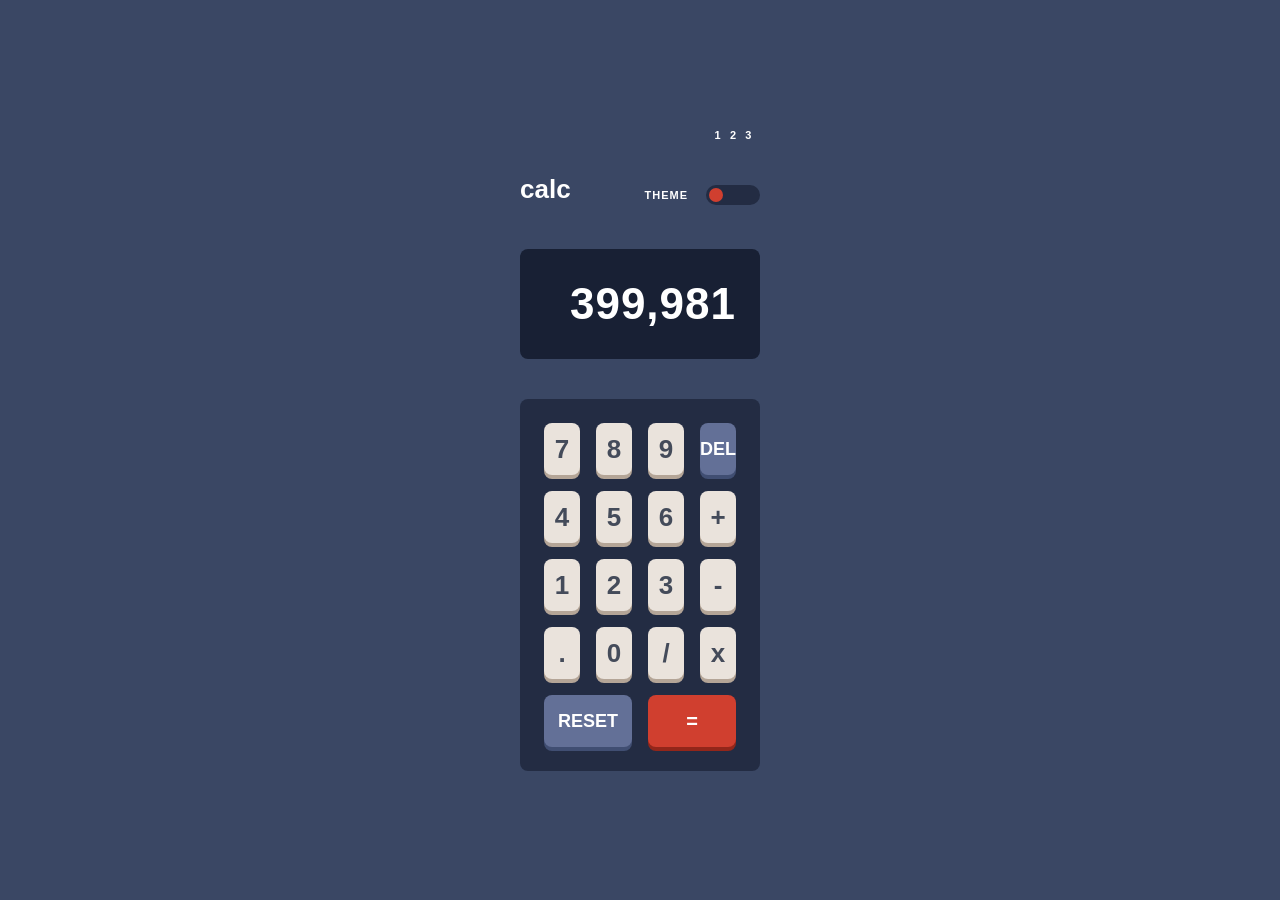
==== task-4-calculator/index.html @ f4e6094b "Replication of the calculator" ====
<!DOCTYPE html>
<html lang="en">
<head>
  <meta charset="UTF-8">
  <title>Calculator App</title>
  <!-- Using flex box -->
  <link href="index.css" rel="stylesheet">
  <!-- Using Grid Css -->
  <link href="index1.css" rel="stylesheet">
</head>
<body>

  <main class="calculator">
    <!-- Top Header -->
    <header class="calc-header">
      <h1 class="logo">calc</h1>
      <div class="theme-switcher">
        <span class="theme-label">THEME</span>
        <div class="toggle-wrapper">
          <div class="theme-numbers">
            <span>1</span>
            <span>2</span>
            <span>3</span>
          </div>
          <div class="toggle-track">
            <div class="toggle-circle"></div>
          </div>
        </div>
      </div>
    </header>

    <!-- Screen Display -->
    <div class="display">
      <span class="display-text" id="display">399,981</span>
    </div>

    <!-- Keypad Grid -->
    <div class="keypad">
      <button class="key" data-value="7">7</button>
      <button class="key" data-value="8">8</button>
      <button class="key" data-value="9">9</button>
      <button class="key key-func" id="btn-del">DEL</button>

      <button class="key" data-value="4">4</button>
      <button class="key" data-value="5">5</button>
      <button class="key" data-value="6">6</button>
      <button class="key" data-value="+">+</button>

      <button class="key" data-value="1">1</button>
      <button class="key" data-value="2">2</button>
      <button class="key" data-value="3">3</button>
      <button class="key" data-value="-">-</button>

      <button class="key" data-value=".">.</button>
      <button class="key" data-value="0">0</button>
      <button class="key" data-value="/">/</button>
      <button class="key" data-value="*">x</button>

      <button class="key key-func span-two" id="btn-reset">RESET</button>
      <button class="key key-equal span-two" id="btn-equal">=</button>
    </div>
  </main>

  <script src="index.js"></script>
</body>
</html>
---- task-4-calculator/index.css ----
/* FLEX BOX */

* {
    box-sizing: border-box;
    margin: 0;
    padding: 0;
    font-family: Arial, Helvetica, sans-serif;
  }
  
  body {
    min-height: 100vh;
    background-color: hsl(222, 26%, 31%);
    display: flex;
    justify-content: center;
    align-items: center;
    padding: 20px;
  }
  
  .calculator {
    width: 100%;
    max-width: 440px;
    display: flex;
    flex-direction: column;
  }
  
  /* 1. Header & Theme Switcher (Flexbox) */
  .calc-header {
    display: flex;
    justify-content: space-between;
    align-items: flex-end;
    margin-bottom: 24px;
  }
  
  .logo {
    font-size: 26px;
    font-weight: 700;
    color: #ffffff;
  }
  
  .theme-switcher {
    display: flex;
    align-items: flex-end;
    gap: 18px;
  }
  
  .theme-label {
    font-size: 11px;
    letter-spacing: 1px;
    font-weight: 700;
    color: #ffffff;
    padding-bottom: 4px;
  }
  
  .toggle-wrapper {
    display: flex;
    flex-direction: column;
    align-items: center;
  }
  
  .theme-numbers {
    display: flex;
    justify-content: space-between;
    width: 100%;
    padding: 0 4px;
    font-size: 11px;
    font-weight: 700;
    color: #ffffff;
    margin-bottom: 4px;
  }
  
  .toggle-track {
    width: 54px;
    height: 20px;
    background-color: hsl(223, 31%, 20%);
    border-radius: 12px;
    padding: 3px;
    display: flex;
    align-items: center;
  }
  
  .toggle-circle {
    width: 14px;
    height: 14px;
    background-color: hsl(6, 63%, 50%);
    border-radius: 50%;
  }
  
  /* 2. Display (Flexbox) */
  .display {
    background-color: hsl(224, 36%, 15%);
    border-radius: 8px;
    padding: 30px 24px;
    margin-bottom: 20px;
    display: flex;
    justify-content: flex-end;
    align-items: center;
    overflow: hidden;
  }
  
  .display-text {
    font-size: 44px;
    font-weight: 700;
    color: #ffffff;
    letter-spacing: 1px;
    word-break: break-all;
  }
  
  /* 3. Keypad (Pure Flexbox wrapping with gap) */
  .keypad {
    background-color: hsl(223, 31%, 20%);
    padding: 24px;
    border-radius: 8px;
    display: flex;
    flex-wrap: wrap;
    gap: 16px;
  }
  
  /* Standard keys (4 per row: calc((100% - (3 * 16px)) / 4)) */
  .key {
    flex: 0 0 calc((100% - (3 * 16px)) / 4);
    height: 52px;
    border: none;
    border-radius: 8px;
    background-color: hsl(30, 25%, 89%);
    color: hsl(221, 14%, 31%);
    font-size: 26px;
    font-weight: 700;
    cursor: pointer;
    box-shadow: 0 4px 0 hsl(28, 16%, 65%);
    display: flex;
    justify-content: center;
    align-items: center;
    user-select: none;
  }
  
  .key:hover {
    background-color: #ffffff;
  }
  
  .key:active {
    transform: translateY(2px);
    box-shadow: 0 2px 0 hsl(28, 16%, 65%);
  }
  
  /* 2-Column Spanning Keys: (2 standard keys + 1 gap) */
  .span-two {
    flex: 0 0 calc(((100% - (3 * 16px)) / 4) * 2 + 16px);
  }
  
  .key-func {
    background-color: hsl(225, 21%, 49%);
    color: #ffffff;
    font-size: 18px;
    box-shadow: 0 4px 0 hsl(224, 28%, 35%);
  }
  
  .key-equal {
    background-color: hsl(6, 63%, 50%);
    color: #ffffff;
    font-size: 20px;
    box-shadow: 0 4px 0 hsl(6, 70%, 34%);
  }
---- task-4-calculator/index1.css ----
* {
    box-sizing: border-box;
    margin: 0;
    padding: 0;
    font-family: Arial, Helvetica, sans-serif;
  }
  
  /* Centering with Grid place-items */
  body {
    min-height: 100vh;
    background-color: hsl(222, 26%, 31%);
    display: grid;
    place-items: center;
    padding: 20px;
  }
  
  .calculator {
    width: 100%;
    max-width: 440px;
    display: grid;
    row-gap: 20px;
  }
  
  /* 1. Header & Theme Switcher (Grid) */
  .calc-header {
    display: grid;
    grid-template-columns: 1fr auto;
    align-items: end;
  }
  
  .logo {
    font-size: 26px;
    font-weight: 700;
    color: #ffffff;
  }
  
  .theme-switcher {
    display: grid;
    grid-template-columns: auto auto;
    align-items: end;
    column-gap: 18px;
  }
  
  .theme-label {
    font-size: 11px;
    letter-spacing: 1px;
    font-weight: 700;
    color: #ffffff;
    padding-bottom: 4px;
  }
  
  .toggle-wrapper {
    display: grid;
    grid-template-rows: auto auto;
    row-gap: 40px;
  }
  
  .theme-numbers {
    display: grid;
    grid-template-columns: repeat(3, 1fr);
    justify-items: center;
    font-size: 11px;
    font-weight: 700;
    color: #ffffff;
  }
  
  .toggle-track {
    width: 54px;
    height: 20px;
    background-color: hsl(223, 31%, 20%);
    border-radius: 12px;
    padding: 3px;
    display: grid;
    grid-template-columns: repeat(3, 1fr);
    align-items: center;
  }
  
  .toggle-circle {
    width: 14px;
    height: 14px;
    background-color: hsl(6, 63%, 50%);
    border-radius: 50%;
    grid-column: 1; /* Position 1 for theme 1 */
  }
  
  /* 2. Display (Grid) */
  .display {
    background-color: hsl(224, 36%, 15%);
    border-radius: 8px;
    padding: 30px 24px;
    display: grid;
    justify-items: end;
    align-items: center;
    overflow: hidden;
  }
  
  .display-text {
    font-size: 44px;
    font-weight: 700;
    color: #ffffff;
    letter-spacing: 1px;
    word-break: break-all;
  }
  
  /* 3. Keypad (Explicit 4-column Grid) */
  .keypad {
    background-color: hsl(223, 31%, 20%);
    padding: 24px;
    border-radius: 8px;
    display: grid;
    grid-template-columns: repeat(4, 1fr);
    gap: 16px;
  }
  
  .key {
    height: 52px;
    border: none;
    border-radius: 8px;
    background-color: hsl(30, 25%, 89%);
    color: hsl(221, 14%, 31%);
    font-size: 26px;
    font-weight: 700;
    cursor: pointer;
    box-shadow: 0 4px 0 hsl(28, 16%, 65%);
    display: grid;
    place-items: center;
    user-select: none;
  }
  
  .key:hover {
    background-color: #ffffff;
  }
  
  .key:active {
    transform: translateY(2px);
    box-shadow: 0 2px 0 hsl(28, 16%, 65%);
  }
  
  /* Grid Column Spanning */
  .span-two {
    grid-column: span 2;
  }
  
  .key-func {
    background-color: hsl(225, 21%, 49%);
    color: #ffffff;
    font-size: 18px;
    box-shadow: 0 4px 0 hsl(224, 28%, 35%);
  }
  
  .key-equal {
    background-color: hsl(6, 63%, 50%);
    color: #ffffff;
    font-size: 20px;
    box-shadow: 0 4px 0 hsl(6, 70%, 34%);
  }
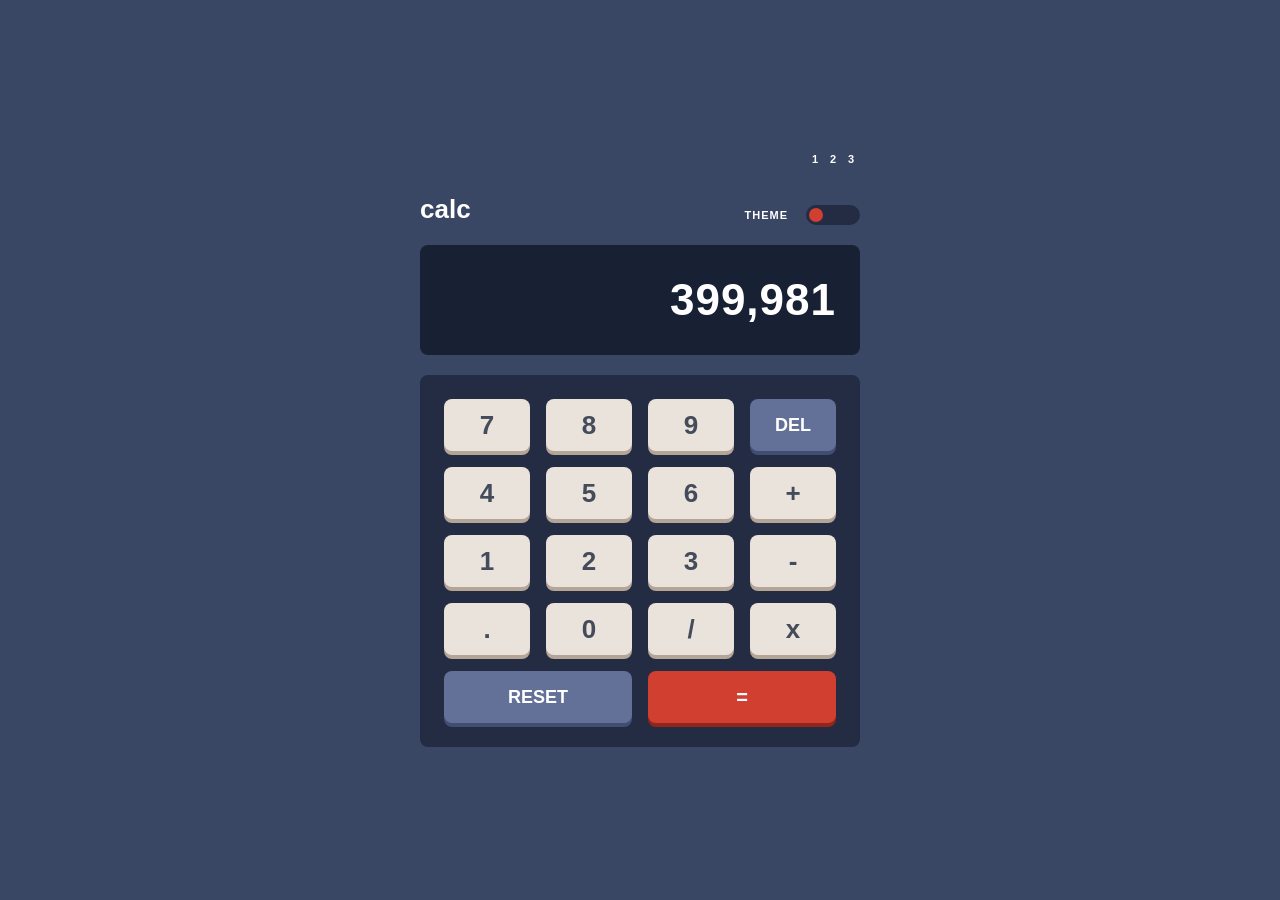
==== commit 0af51924: "Modification" ====
--- a/task-4-calculator/index.html
+++ b/task-4-calculator/index.html
@@ -4,9 +4,9 @@
   <meta charset="UTF-8">
   <title>Calculator App</title>
   <!-- Using flex box -->
-  <link href="index.css" rel="stylesheet">
+  <!-- <link href="flex.css" rel="stylesheet"> -->
   <!-- Using Grid Css -->
-  <link href="index1.css" rel="stylesheet">
+  <link href="grid.css" rel="stylesheet">
 </head>
 <body>
 
--- a/task-4-calculator/flex.css
+++ b/task-4-calculator/flex.css
@@ -0,0 +1,162 @@
+/* FLEX BOX */
+* {
+    box-sizing: border-box;
+    margin: 0;
+    padding: 0;
+    font-family: Arial, Helvetica, sans-serif;
+  }
+  
+  body {
+    min-height: 100vh;
+    background-color: hsl(222, 26%, 31%);
+    display: flex;
+    justify-content: center;
+    align-items: center;
+    padding: 20px;
+  }
+  
+  .calculator {
+    width: 100%;
+    max-width: 440px;
+    display: flex;
+    flex-direction: column;
+  }
+  
+  /* 1. Header & Theme Switcher (Flexbox) */
+  .calc-header {
+    display: flex;
+    justify-content: space-between;
+    align-items: flex-end;
+    margin-bottom: 24px;
+  }
+  
+  .logo {
+    font-size: 26px;
+    font-weight: 700;
+    color: #ffffff;
+  }
+  
+  .theme-switcher {
+    display: flex;
+    align-items: flex-end;
+    gap: 18px;
+  }
+  
+  .theme-label {
+    font-size: 11px;
+    letter-spacing: 1px;
+    font-weight: 700;
+    color: #ffffff;
+    padding-bottom: 4px;
+  }
+  
+  .toggle-wrapper {
+    display: flex;
+    flex-direction: column;
+    align-items: center;
+  }
+  
+  .theme-numbers {
+    display: flex;
+    justify-content: space-between;
+    width: 100%;
+    padding: 0 4px;
+    font-size: 11px;
+    font-weight: 700;
+    color: #ffffff;
+    margin-bottom: 4px;
+  }
+  
+  .toggle-track {
+    width: 54px;
+    height: 20px;
+    background-color: hsl(223, 31%, 20%);
+    border-radius: 12px;
+    padding: 3px;
+    display: flex;
+    align-items: center;
+  }
+  
+  .toggle-circle {
+    width: 14px;
+    height: 14px;
+    background-color: hsl(6, 63%, 50%);
+    border-radius: 50%;
+  }
+  
+  /* 2. Display (Flexbox) */
+  .display {
+    background-color: hsl(224, 36%, 15%);
+    border-radius: 8px;
+    padding: 30px 24px;
+    margin-bottom: 20px;
+    display: flex;
+    justify-content: flex-end;
+    overflow: hidden;
+  }
+  
+  .display-text {
+    font-size: 44px;
+    font-weight: 700;
+    color: #ffffff;
+    letter-spacing: 1px;
+    word-break: break-all;
+  }
+  
+  /* 3. Keypad (Pure Flexbox wrapping with gap) */
+  .keypad {
+    background-color: hsl(223, 31%, 20%);
+    padding: 24px;
+    border-radius: 8px;
+    display: flex;
+    flex-wrap: wrap;
+    gap: 16px;
+  }
+  
+  /* Standard keys (4 per row: calc((100% - (3 * 16px)) / 4)) */
+  .key {
+    flex: 0 0 calc((100% - (3 * 16px)) / 4);
+    height: 52px;
+    border: none;
+    border-radius: 8px;
+    background-color: hsl(30, 25%, 89%);
+    color: hsl(221, 14%, 31%);
+    font-size: 26px;
+    font-weight: 700;
+    cursor: pointer;
+    box-shadow: 0 4px 0 hsl(28, 16%, 65%);
+    display: flex;
+    justify-content: center;
+    align-items: center;
+    user-select: none;
+  }
+  
+  .key:hover {
+    background-color: #e46a6a;
+  }
+  
+  .key:active {
+    transform: translateY(2px);
+    box-shadow: 0 2px 0 hsl(28, 16%, 65%);
+  }
+  
+ /* Buttons Section */
+  .span-two {
+    width: 100%;
+  }
+  
+  .key-func {
+    background-color: hsl(225, 21%, 49%);
+    color: #ffffff;
+    font-size: 18px;
+    box-shadow: 0 4px 0 hsl(224, 28%, 35%);
+    flex: 1;
+  }
+  
+  .key-equal {
+    background-color: hsl(6, 63%, 50%);
+    color: #ffffff;
+    font-size: 20px;
+    box-shadow: 0 4px 0 hsl(6, 70%, 34%);
+    flex: 1;
+  }
--- a/task-4-calculator/grid.css
+++ b/task-4-calculator/grid.css
@@ -0,0 +1,156 @@
+* {
+    box-sizing: border-box;
+    margin: 0;
+    padding: 0;
+    font-family: Arial, Helvetica, sans-serif;
+  }
+  
+  /* Centering with Grid place-items */
+  body {
+    min-height: 100vh;
+    background-color: hsl(222, 26%, 31%);
+    display: grid;
+    place-items: center;
+    padding: 20px;
+  }
+  
+  .calculator {
+    width: 100%;
+    max-width: 440px;
+    display: grid;
+    row-gap: 20px;
+  }
+  
+  /* 1. Header & Theme Switcher (Grid) */
+  .calc-header {
+    display: grid;
+    grid-template-columns: 1fr auto;
+    align-items: end;
+  }
+  
+  .logo {
+    font-size: 26px;
+    font-weight: 700;
+    color: #ffffff;
+  }
+  
+  .theme-switcher {
+    display: grid;
+    grid-template-columns: auto auto;
+    align-items: end;
+    column-gap: 18px;
+  }
+  
+  .theme-label {
+    font-size: 11px;
+    letter-spacing: 1px;
+    font-weight: 700;
+    color: #ffffff;
+    padding-bottom: 4px;
+  }
+  
+  .toggle-wrapper {
+    display: grid;
+    grid-template-rows: auto auto;
+    row-gap: 40px;
+  }
+  
+  .theme-numbers {
+    display: grid;
+    grid-template-columns: repeat(3, 1fr);
+    justify-items: center;
+    font-size: 11px;
+    font-weight: 700;
+    color: #ffffff;
+  }
+  
+  .toggle-track {
+    width: 54px;
+    height: 20px;
+    background-color: hsl(223, 31%, 20%);
+    border-radius: 12px;
+    padding: 3px;
+    display: grid;
+    grid-template-columns: repeat(3, 1fr);
+    align-items: center;
+  }
+  
+  .toggle-circle {
+    width: 14px;
+    height: 14px;
+    background-color: hsl(6, 63%, 50%);
+    border-radius: 50%;
+    grid-column: 1; /* Position 1 for theme 1 */
+  }
+  
+  /* 2. Display (Grid) */
+  .display {
+    background-color: hsl(224, 36%, 15%);
+    border-radius: 8px;
+    padding: 30px 24px;
+    display: grid;
+    justify-items: end;
+    align-items: center;
+    overflow: hidden;
+  }
+  
+  .display-text {
+    font-size: 44px;
+    font-weight: 700;
+    color: #ffffff;
+    letter-spacing: 1px;
+    word-break: break-all;
+  }
+  
+  /* 3. Keypad (Explicit 4-column Grid) */
+  .keypad {
+    background-color: hsl(223, 31%, 20%);
+    padding: 24px;
+    border-radius: 8px;
+    display: grid;
+    grid-template-columns: repeat(4, 1fr);
+    gap: 16px;
+  }
+  
+  .key {
+    height: 52px;
+    border: none;
+    border-radius: 8px;
+    background-color: hsl(30, 25%, 89%);
+    color: hsl(221, 14%, 31%);
+    font-size: 26px;
+    font-weight: 700;
+    cursor: pointer;
+    box-shadow: 0 4px 0 hsl(28, 16%, 65%);
+    display: grid;
+    place-items: center;
+    user-select: none;
+  }
+  
+  .key:hover {
+    background-color: #ffffff;
+  }
+  
+  .key:active {
+    transform: translateY(2px);
+    box-shadow: 0 2px 0 hsl(28, 16%, 65%);
+  }
+  
+  /* Grid Column Spanning */
+  .span-two {
+    grid-column: span 2;
+  }
+  
+  .key-func {
+    background-color: hsl(225, 21%, 49%);
+    color: #ffffff;
+    font-size: 18px;
+    box-shadow: 0 4px 0 hsl(224, 28%, 35%);
+  }
+  
+  .key-equal {
+    background-color: hsl(6, 63%, 50%);
+    color: #ffffff;
+    font-size: 20px;
+    box-shadow: 0 4px 0 hsl(6, 70%, 34%);
+  }
